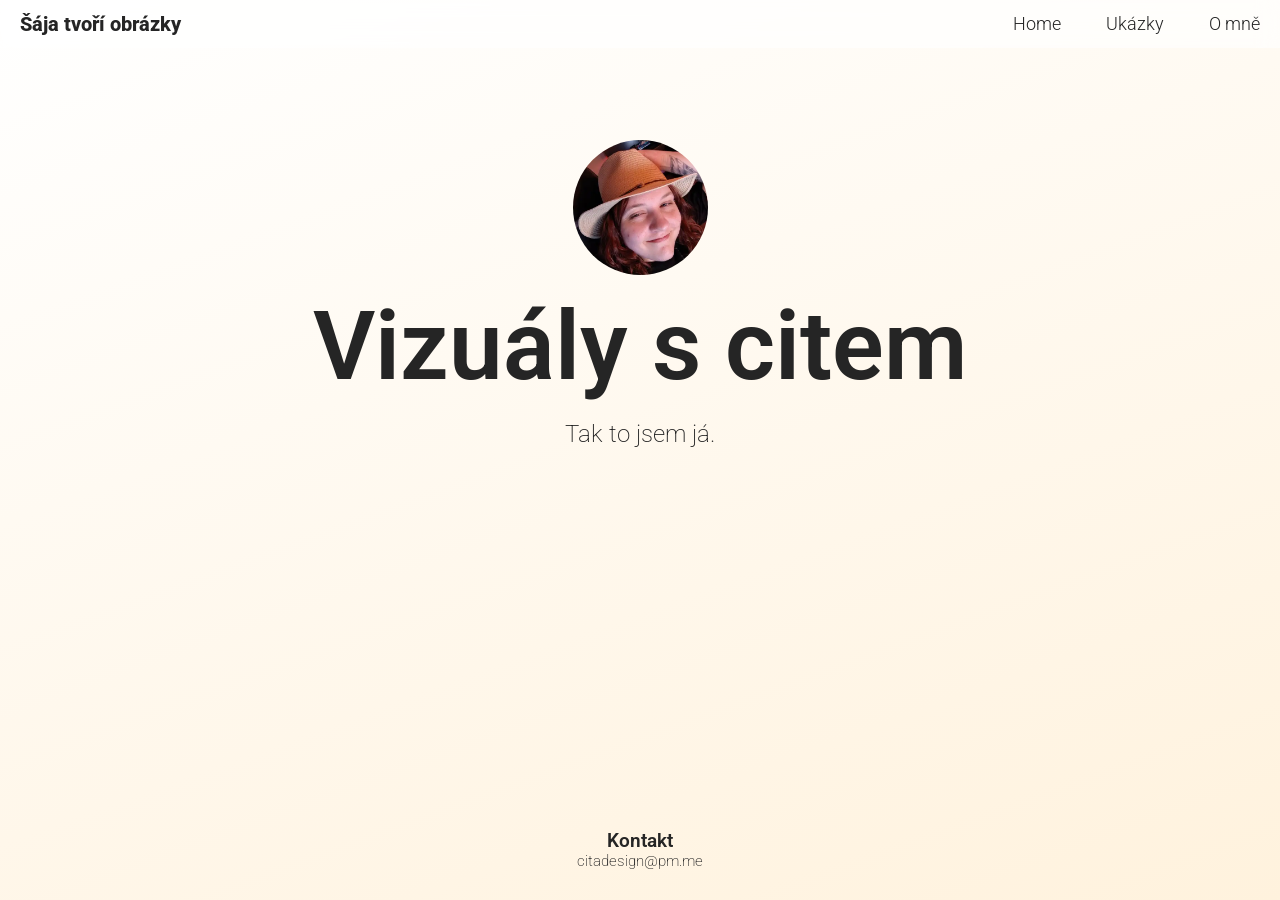
==== index.html @ dd4ef933 "Citadesign website" ====
<!DOCTYPE html>
<html lang="cs-CZ">

<head>
    <link rel="icon" type="image/png" href="favicon.png">
    <meta charset="UTF-8" />
        <meta name="viewport" content="width=device-width, initial-scale=1.0" />
    <title>Šája tvoří obrázky</title>
    <link rel="stylesheet" href="style.css" />
    
    <link rel="preconnect" href="https://fonts.googleapis.com">
    <link rel="preconnect" href="https://fonts.gstatic.com" crossorigin>

    <link href="https://fonts.googleapis.com/css2?family=Roboto:wght@100;200;300;400;500;600;700;800&display=swap" rel="stylesheet">
</head>

<body>

    <div data-include="navbar.html"></div>

    <main class="content">
        <div class="hero">
            <img src="img/avatar.webp" alt="Avatar" class="avatar" />
            <h1>Vizuály s&nbsp;citem</h1>
        </div>

        <div class="hero-text">
            <p>Tak to jsem já.</p>
        </div>
    </main>

    <div data-include="footer.html"></div>

    <script src="include.js"></script>

</body>

</html>
---- style.css ----
:root {
    --bg: #ffffff;
    --bg-accent: #fff2dd;
    --text: #252525;
    --navbar-hover: #eeb64e;
    --accent: #eeb64e;
    --accent-hover: #b88933;
}

* {
    margin: 0;
    padding: 0;
    box-sizing: border-box;
    font-family: Roboto, sans-serif;
}

body::before {
    content: "";
    position: fixed;
    inset: 0;
    background: linear-gradient(160deg, var(--bg), var(--bg-accent));
    z-index: -1;
}

html, body {
    height: 100%;
    margin: 0;
}

body {
    padding-top: 60px;
    color: var(--text);
    display: flex;
    flex-direction: column;
    min-height: 100vh;
    margin: 0;
}

.content {
    flex: 1;
}

.header {
    text-align: center;
    margin-top: 60px;
}

.container {
    margin-top: 40px;
    display: flex;
    flex-direction: column;
    gap: 15px;
    align-items: center;
}

button {
    padding: 10px 20px;
    border: none;
    border-radius: 8px;
    cursor: pointer;
    background: var(--accent);
    color: var(--bg);
    font-weight: bold;
    transition: 0.2s;
}

button:hover {
    background: var(--accent-hover);
}

.navbar {
    position: fixed;
    top: 0;
    left: 0;
    width: 100%;

    display: flex;
    justify-content: space-between;
    align-items: center;

    padding: 12px 20px;
    z-index: 1000;

    background: rgba(255, 255, 255, 0.638);
    backdrop-filter: blur(10px);
}

.nav-left .logo {
    color: var(--text);
    text-decoration: none;
    font-weight: 800;
    font-size: clamp(1rem, 2vw, 1.25rem);
}

.nav-right {
    display: flex;
    gap: 5vh;
}

.nav-right a {
    color: var(--text);
    text-decoration: none;
    font-weight: 300;
    font-size: clamp(1rem, 1.5vw, 1.1rem);
}

.nav-right a:hover {
    color:var(--navbar-hover);
}

@media (max-width: 768px) {

    .navbar {
        padding: 15px;
    }

    .nav-left .logo {
        font-size: 1.1rem;
    }

    .nav-right {
        gap: 15px;
    }

    .nav-right a {
        font-size: 1rem;
    }
}

h1 {
    font-weight: 600;
    font-size: clamp(3rem, 8vw, 6rem);
}

h2 {
    font-weight: 400;
    font-size: clamp(1.2rem, 3vw, 2rem);
    margin-bottom: 2vh;
}

h3 {
    font-weight: 600;
    font-size: clamp(1rem, 2vw, 1.2rem);
}

.hero {
    opacity: 0;
    animation: fadeUp 1.5s ease 0.5s forwards;
    display: flex;
    flex-direction: column;
    align-items: center;
    margin-top: 80px;
    gap: 15px;
}

.hero-text {
    opacity: 0;
    animation: fadeUp 1.5s ease 1s forwards;

    display: flex;
    flex-direction: column;
    align-items: center;

    margin-top: clamp(1rem, 2vh, 2rem);

    font-weight: 200;
    font-size: clamp(1rem, 2.5vw, 1.5rem);
}

.avatar {
  width: 15vh;
  height: 15vh;

  border-radius: 50%;
  object-fit: cover;
}

.paragraph {
    opacity: 0;
    animation: fadeUp 0.5s ease 0.5s forwards;
    margin-left: 10%;
    width: 80%;
    min-height: calc(100vh - 60px);
    display: flex;
    flex-direction: column;
    justify-content: center;
    font-weight: 200;
    font-size: clamp(1.1rem, 2.5vw, 1.8rem);

}

.paragraph p {
    margin-bottom: clamp(1rem, 2vw, 2rem);
}

.paragraph p:last-child {
    margin-bottom: 0;
}

@keyframes fadeUp {
  from {
    opacity: 0;
    transform: translateY(15px);
  }
  to {
    opacity: 1;
    transform: translateY(0);
  }
}

.gallery {
    opacity: 0;
    animation: fadeUp 0.5s ease 0.5s forwards;
    columns: 300px;
    column-gap: 20px;
    width: 80%;
    margin: 0 auto;
}

.gallery img {
    width: 100%;
    height: 100%;
    object-fit: cover;
    transition: transform 0.3s ease;
    border-radius: 10px;
    display:block;
    margin-bottom: 20px;
    break-inside: avoid;
    display: block;
}

.gallery img:hover {
  transform: scale(1.05);
}

@media (max-width: 768px) {
    .gallery {
        columns: 1;
    }
}

.footer {
    margin-top: 50px;
    padding: 30px;
    text-align: center;

    font-weight: 200;
    font-size: 15px;
}

.gallery-center {
    min-height: calc(100vh - 60px);
    display: flex;
    justify-content: center;
    align-items: center;
}

.galleryselect {
    opacity: 0;
    animation: fadeUp 0.5s ease 0.5s forwards;

    width: 80%;
    margin: 0 auto;

    display: grid;
    grid-template-columns: repeat(auto-fit, minmax(300px, 1fr));
    gap: 20px;
}

.galleryselect img {
    width: 100%;
    aspect-ratio: 1 / 1;
    object-fit: cover;

    transition: transform 0.3s ease;
    border-radius: 10px;
    display: block;
}

.galleryselect img:hover {
  transform: scale(1.05);
}

.galleryselect a {
    display: block;
}

@media (max-width: 768px) {
    .galleryselect {
        grid-template-columns: 1fr;
    }
}

.overlay {
    position: fixed;
    inset: 0;
    background: rgba(0,0,0,0.8);
    display: flex;
    justify-content: center;
    align-items: center;
    z-index: 9999;
}

.overlay img {
    max-width: 80%;
    max-height: 80%;
}

.video-gallery {
    opacity: 0;
    animation: fadeUp 0.5s ease 0.5s forwards;
    columns: 300px;
    column-gap: 20px;
    width: 80%;
    margin: 0 auto;
}

.video-gallery video {
    width: 100%;
    border-radius: 10px;
    margin-bottom: 20px;
    break-inside: avoid;
    display: block;
}

@media (max-width: 768px) {
    .video-gallery {
        grid-template-columns: 1fr;
    }
}

.video-gallery-controls {
    opacity: 0;
    animation: fadeUp 0.5s ease 0.5s forwards;
    columns: 300px;
    column-gap: 20px;
    width: 80%;
    margin: 0 auto;
}

.video-gallery-controls video {
    width: 100%;
    border-radius: 10px;
    margin-bottom: 20px;
    break-inside: avoid;
    display: block;
}

@media (max-width: 768px) {
    .video-gallery-controls {
        grid-template-columns: 1fr;
    }
}
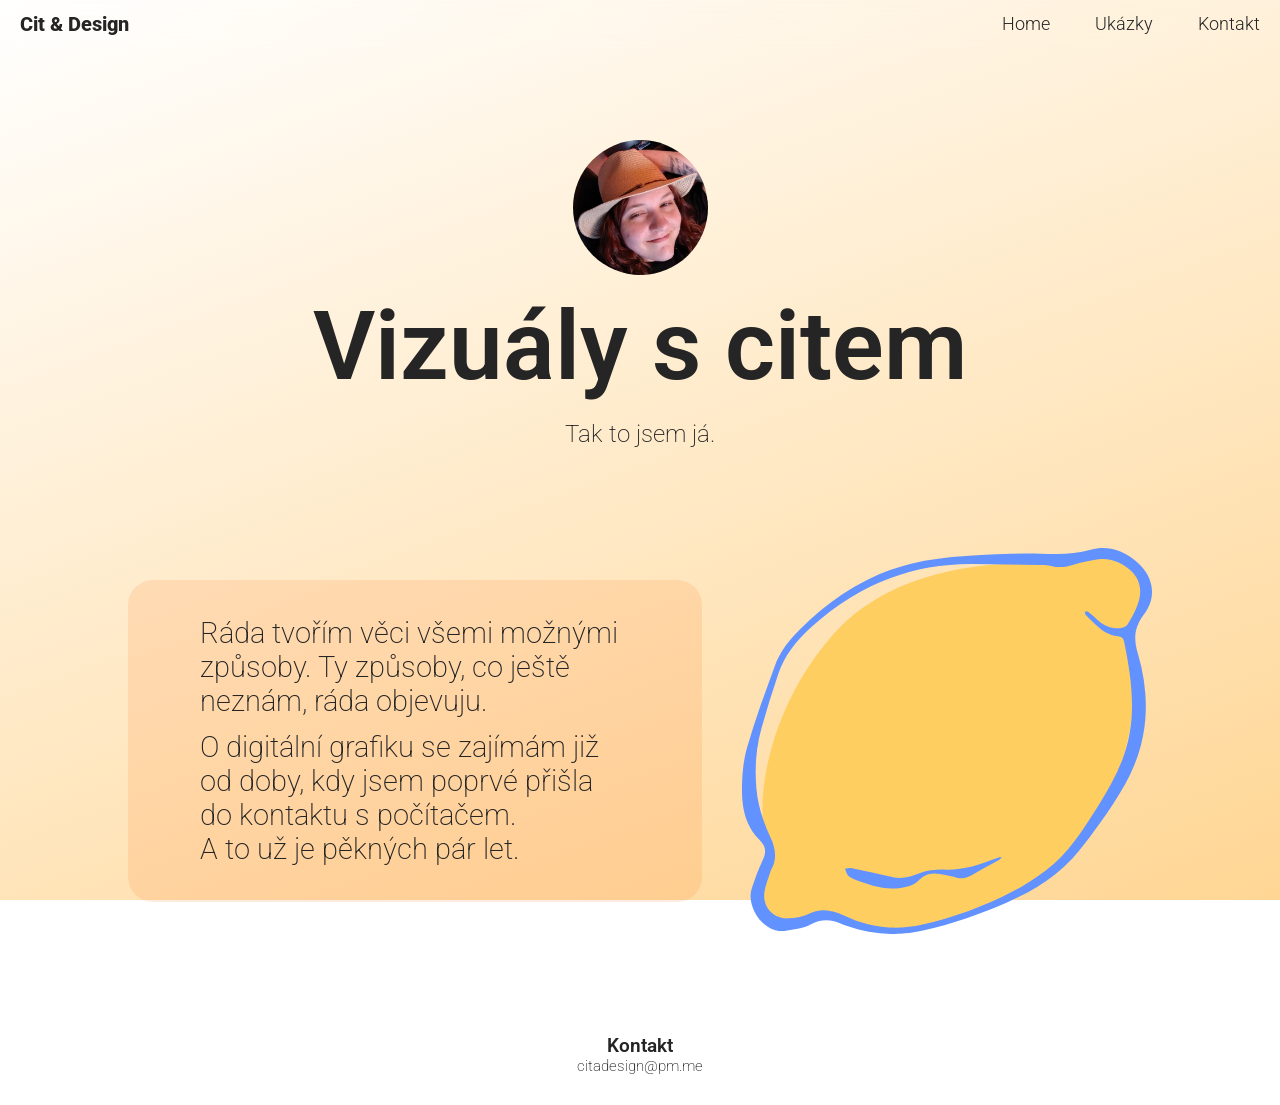
==== commit 6349d86f: "update, pridany placeholdery" ====
--- a/index.html
+++ b/index.html
@@ -5,7 +5,7 @@
     <link rel="icon" type="image/png" href="favicon.png">
     <meta charset="UTF-8" />
         <meta name="viewport" content="width=device-width, initial-scale=1.0" />
-    <title>Šája tvoří obrázky</title>
+    <title>Cit & Design</title>
     <link rel="stylesheet" href="style.css" />
     
     <link rel="preconnect" href="https://fonts.googleapis.com">
@@ -27,6 +27,16 @@
         <div class="hero-text">
             <p>Tak to jsem já.</p>
         </div>
+
+        <div class="text-image">
+            <div class="text-box">
+                <div class="paragraph">
+                    <p>Ráda tvořím věci všemi možnými způsoby. Ty&nbsp;způsoby, co&nbsp;ještě neznám, ráda&nbsp;objevuju.</p>
+                    <p>O&nbsp;digitální grafiku se&nbsp;zajímám již od&nbsp;doby, kdy&nbsp;jsem poprvé přišla do&nbsp;kontaktu s&nbsp;počítačem. A&nbsp;to&nbsp;už&nbsp;je pěkných pár&nbsp;let.</p>
+                </div>
+            </div>
+            <img src="img/logo-citron.svg">
+        </div>
     </main>
 
     <div data-include="footer.html"></div>
--- a/style.css
+++ b/style.css
@@ -1,10 +1,11 @@
 :root {
     --bg: #ffffff;
-    --bg-accent: #fff2dd;
+    --bg-accent: #ffd694;
     --text: #252525;
     --navbar-hover: #eeb64e;
     --accent: #eeb64e;
     --accent-hover: #b88933;
+    --text-box: #ff66001f;
 }
 
 * {
@@ -69,6 +70,8 @@
 }
 
 .navbar {
+    isolation: auto;
+
     position: fixed;
     top: 0;
     left: 0;
@@ -81,8 +84,7 @@
     padding: 12px 20px;
     z-index: 1000;
 
-    background: rgba(255, 255, 255, 0.638);
-    backdrop-filter: blur(10px);
+    backdrop-filter: blur(30px);
 }
 
 .nav-left .logo {
@@ -99,6 +101,7 @@
 
 .nav-right a {
     color: var(--text);
+    mix-blend-mode: difference;
     text-decoration: none;
     font-weight: 300;
     font-size: clamp(1rem, 1.5vw, 1.1rem);
@@ -162,6 +165,7 @@
     align-items: center;
 
     margin-top: clamp(1rem, 2vh, 2rem);
+    margin-bottom: clamp(3rem, 4vh, 4rem);
 
     font-weight: 200;
     font-size: clamp(1rem, 2.5vw, 1.5rem);
@@ -177,10 +181,7 @@
 
 .paragraph {
     opacity: 0;
-    animation: fadeUp 0.5s ease 0.5s forwards;
-    margin-left: 10%;
-    width: 80%;
-    min-height: calc(100vh - 60px);
+    animation: fadeUp 1.5s ease 1.5s forwards;
     display: flex;
     flex-direction: column;
     justify-content: center;
@@ -190,7 +191,7 @@
 }
 
 .paragraph p {
-    margin-bottom: clamp(1rem, 2vw, 2rem);
+    margin-bottom: clamp(0.5rem, 1vw, 1rem);
 }
 
 .paragraph p:last-child {
@@ -350,4 +351,78 @@
     .video-gallery-controls {
         grid-template-columns: 1fr;
     }
+}
+
+.form-container {
+    opacity: 0;
+    animation: fadeUp 0.5s ease 0.5s forwards;
+    width: 80%;
+    margin: 0 auto;
+}
+
+.text-box {
+    background: var(--text-box);
+    backdrop-filter: blur(30px);
+
+    border-radius: 25px;
+    padding: 4vh 8vh;
+
+    margin: 0;
+    flex: 1;
+}
+
+.text-box p {
+    margin-bottom: 12px;
+}
+
+.text-box p:last-child {
+    margin-bottom: 0;
+}
+
+@media (max-width: 768px) {
+    .text-box {
+        width: 100%;
+        padding: 3vh 3vh;
+    }
+}
+
+.text-image {
+    opacity: 0;
+    animation: fadeUp 1.5s ease 1.5s forwards;
+    width: 80%;
+    margin: 100px auto 20px auto;
+
+    display: flex;
+    align-items: center;
+    gap: 40px;
+}
+
+.text-image .text-box {
+    width: auto;
+    flex: 1;
+    margin: 0;
+}
+
+.text-image img {
+    width: 40%;
+    max-width: 500px;
+    border-radius: 25px;
+    display: block;
+}
+
+@media (max-width: 768px) {
+    .text-image {
+        width: 80%;
+        flex-direction: column;
+        gap: 20px;
+    }
+
+    .text-image .text-box {
+        width: 100%;
+        padding: 3vh 3vh;
+    }
+
+    .text-image img {
+        width: 100%;
+    }
 }
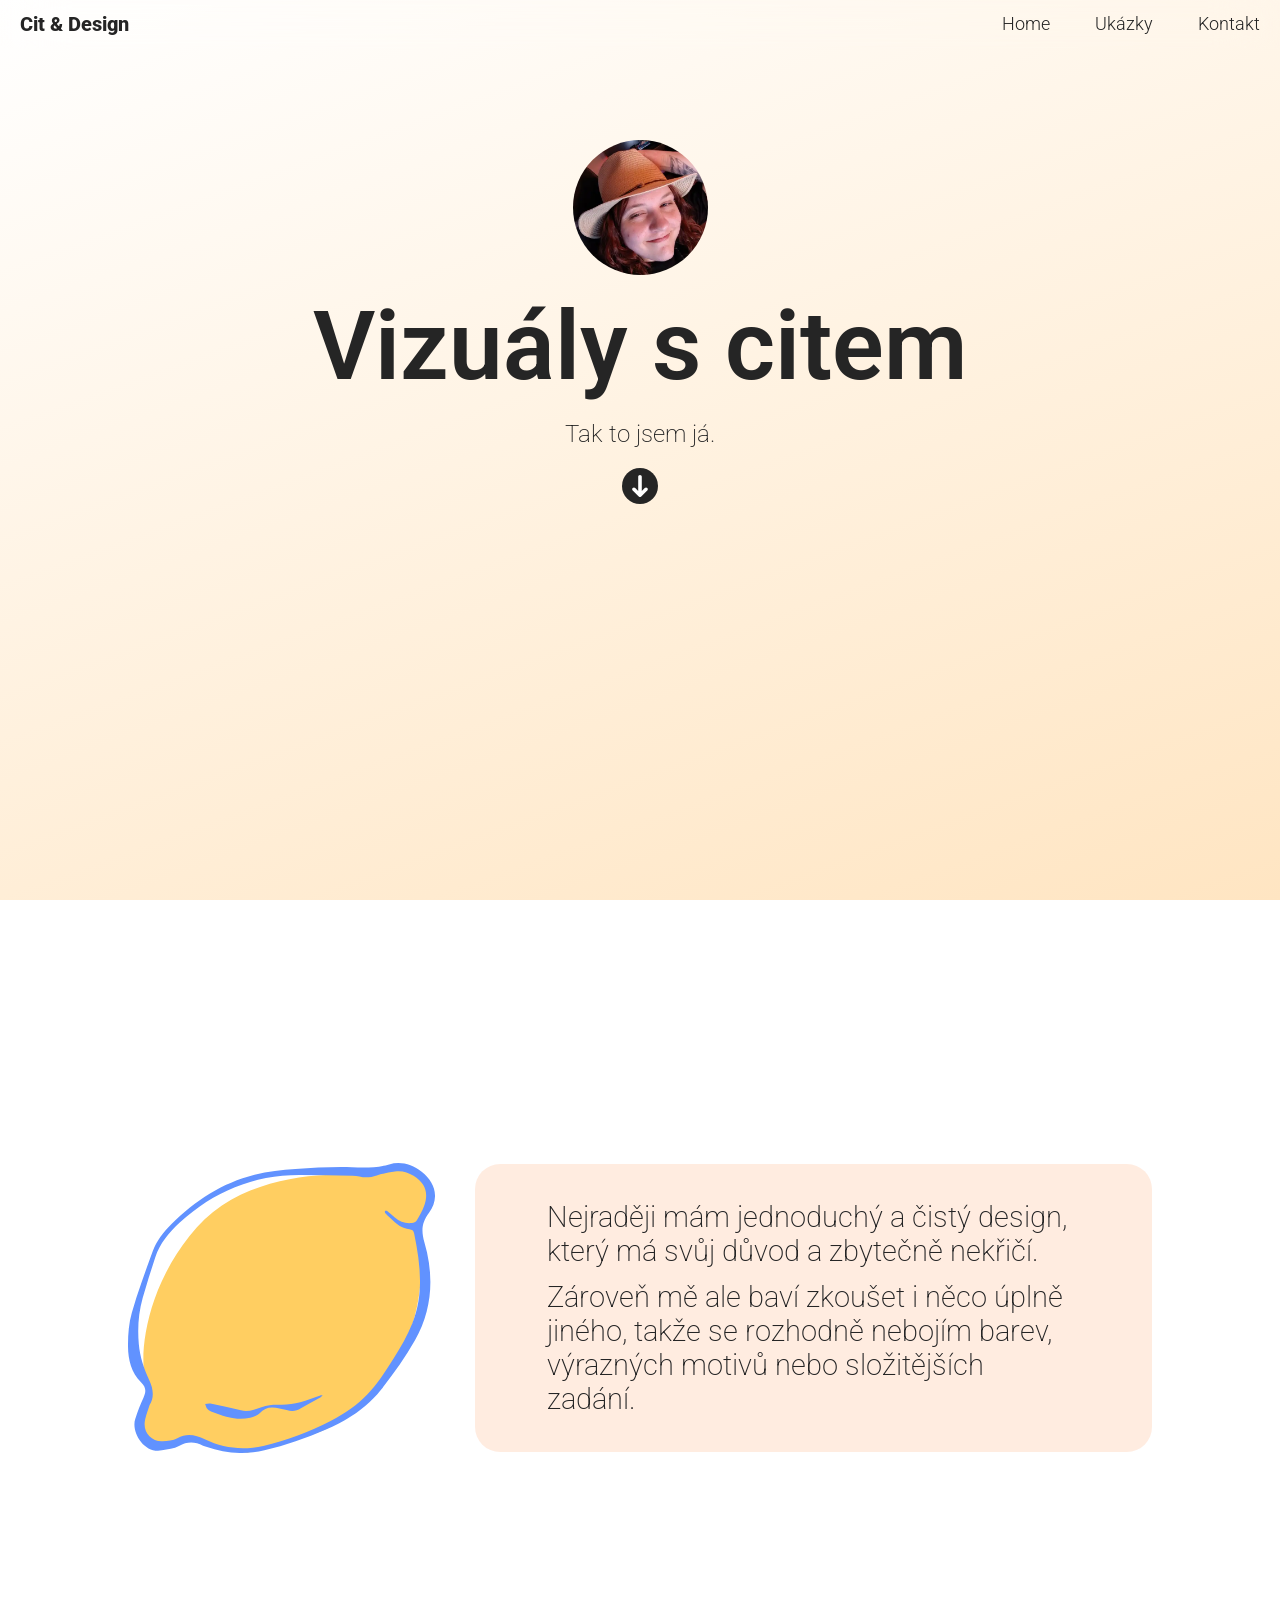
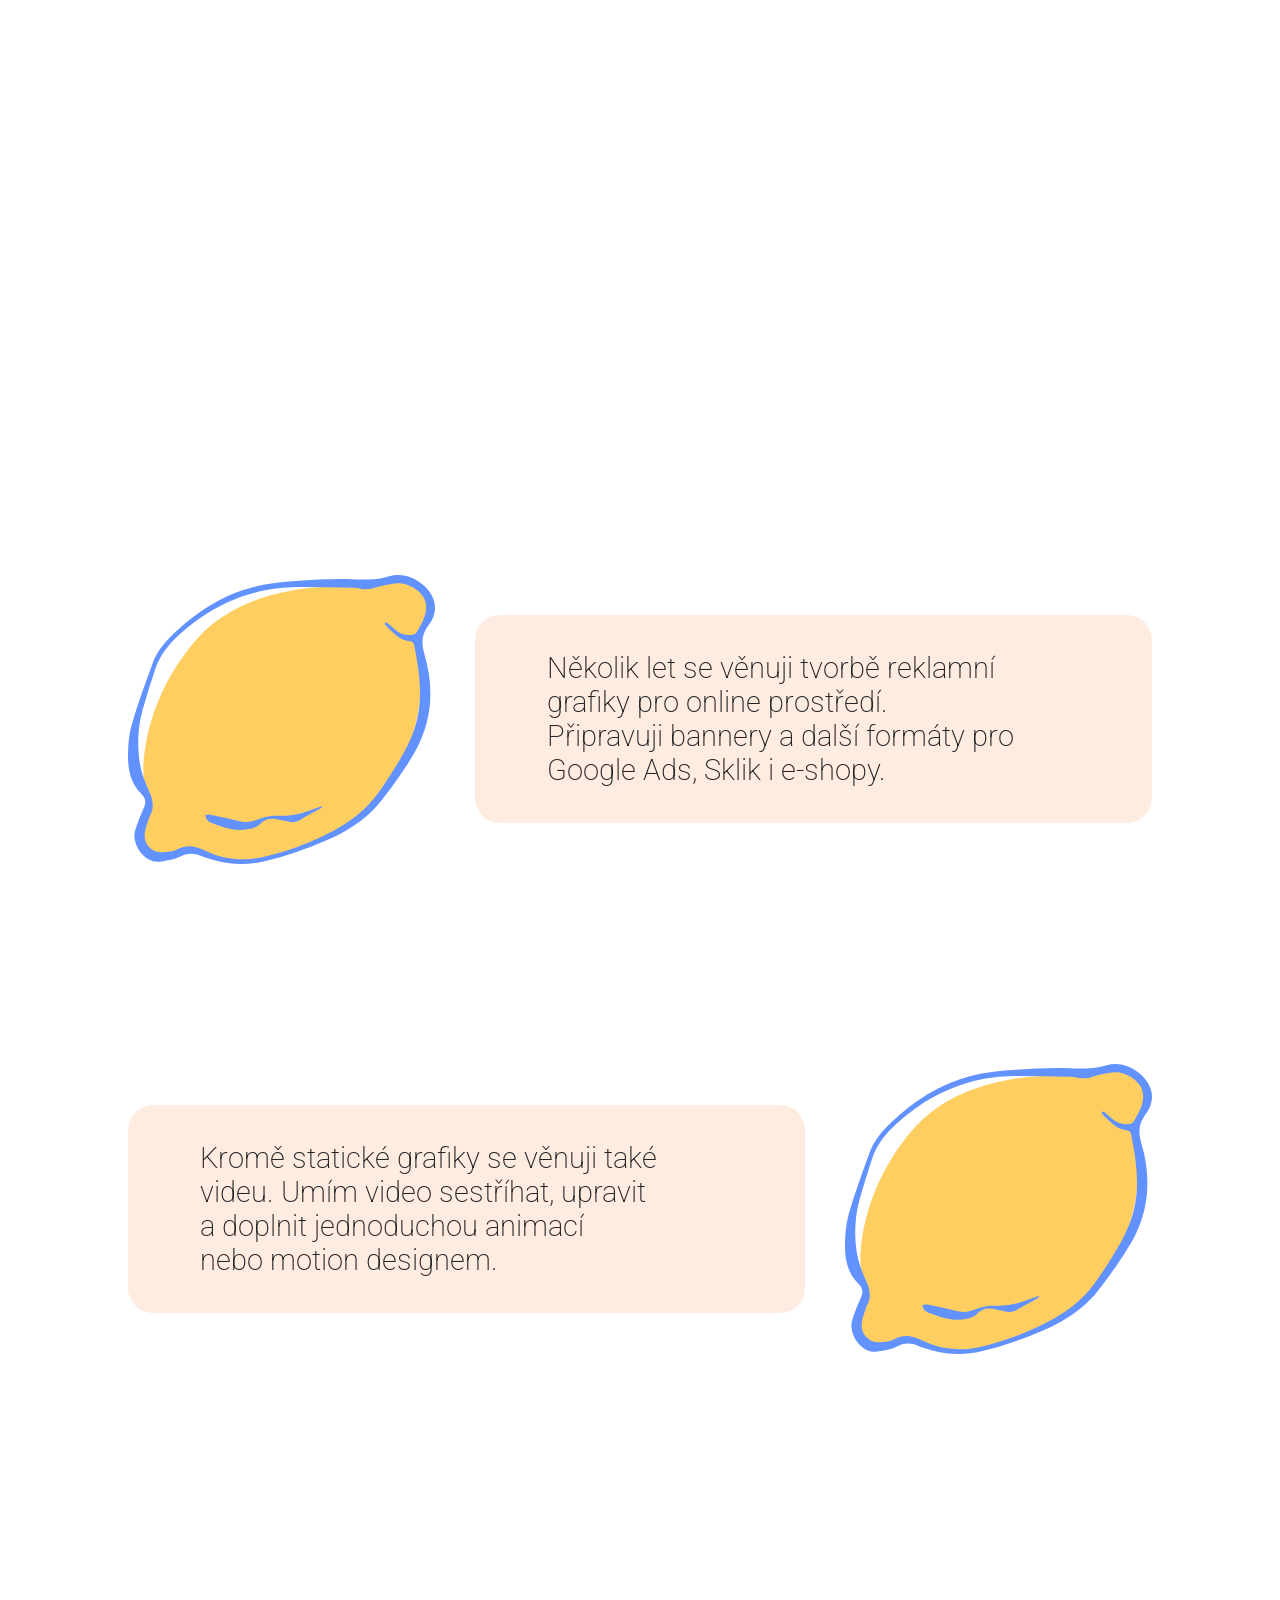
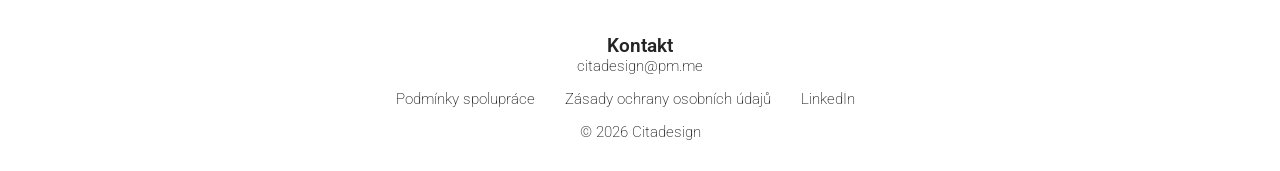
==== commit bcd94009: "update" ====
--- a/index.html
+++ b/index.html
@@ -28,6 +28,10 @@
             <p>Tak to jsem já.</p>
         </div>
 
+        <div class="scroll-button">
+            <img src="img/sipka-dolu.svg">
+        </div>
+
         <div class="text-image">
             <div class="text-box">
                 <div class="paragraph">
@@ -37,12 +41,50 @@
             </div>
             <img src="img/logo-citron.svg">
         </div>
+
+        <div class="text-image">
+            <img src="img/logo-citron.svg">
+            <div class="text-box">
+                <div class="paragraph">
+                    <p>Nejraději mám jednoduchý a&nbsp;čistý design, který&nbsp;má svůj důvod a&nbsp;zbytečně nekřičí.</p>
+                    <p>Zároveň mě ale baví zkoušet i&nbsp;něco úplně jiného, takže&nbsp;se rozhodně nebojím barev, výrazných&nbsp;motivů nebo složitějších zadání.</p>
+                </div>
+            </div>
+        </div>
+
+        <div class="text-image">
+            <div class="text-box">
+                <div class="paragraph">
+                    <p>Grafika pro&nbsp;mě nekončí u&nbsp;obrazovky. Mám&nbsp;zkušenosti s&nbsp;přípravou nejrůznějších tiskovin, od&nbsp;pozvánek, vstupenek a&nbsp;voucherů až po&nbsp;grafiku pro&nbsp;krabice, produkty nebo prezentační stánky.</p>
+                    <p>Miluji, když&nbsp;se návrh z&nbsp;obrazovky zhmotní ve&nbsp;skutečném světě.</p>
+                </div>
+            </div>
+            <img src="img/logo-citron.svg">
+        </div>
+
+        <div class="text-image">
+            <img src="img/logo-citron.svg">
+            <div class="text-box">
+                <div class="paragraph">
+                    <p>Několik let se&nbsp;věnuji tvorbě reklamní grafiky pro&nbsp;online prostředí. Připravuji&nbsp;bannery a&nbsp;další formáty pro Google&nbsp;Ads, Sklik i&nbsp;e&#8209;shopy.</p>
+                </div>
+            </div>
+        </div>
+
+        <div class="text-image">
+            <div class="text-box">
+                <div class="paragraph">
+                    <p>Kromě statické grafiky se&nbsp;věnuji také videu. Umím&nbsp;video sestříhat, upravit a&nbsp;doplnit jednoduchou animací nebo&nbsp;motion designem.</p>
+                </div>
+            </div>
+            <img src="img/logo-citron.svg">
+        </div>
     </main>
 
     <div data-include="footer.html"></div>
 
-    <script src="include.js"></script>
-
+    <script src="scripts/include.js"></script>
+    <script src="scripts/textbox-anim.js"></script>
 </body>
 
 </html>
--- a/style.css
+++ b/style.css
@@ -1,10 +1,8 @@
 :root {
     --bg: #ffffff;
-    --bg-accent: #ffd694;
+    --bg-accent: #ffe5c2;
     --text: #252525;
     --navbar-hover: #eeb64e;
-    --accent: #eeb64e;
-    --accent-hover: #b88933;
     --text-box: #ff66001f;
 }
 
@@ -54,21 +52,6 @@
     align-items: center;
 }
 
-button {
-    padding: 10px 20px;
-    border: none;
-    border-radius: 8px;
-    cursor: pointer;
-    background: var(--accent);
-    color: var(--bg);
-    font-weight: bold;
-    transition: 0.2s;
-}
-
-button:hover {
-    background: var(--accent-hover);
-}
-
 .navbar {
     isolation: auto;
 
@@ -133,6 +116,7 @@
 h1 {
     font-weight: 600;
     font-size: clamp(3rem, 8vw, 6rem);
+    text-align: center;
 }
 
 h2 {
@@ -165,7 +149,6 @@
     align-items: center;
 
     margin-top: clamp(1rem, 2vh, 2rem);
-    margin-bottom: clamp(3rem, 4vh, 4rem);
 
     font-weight: 200;
     font-size: clamp(1rem, 2.5vw, 1.5rem);
@@ -211,7 +194,8 @@
 
 .gallery {
     opacity: 0;
-    animation: fadeUp 0.5s ease 0.5s forwards;
+    animation: fadeUp 1.5s ease forwards;
+
     columns: 300px;
     column-gap: 20px;
     width: 80%;
@@ -222,16 +206,15 @@
     width: 100%;
     height: 100%;
     object-fit: cover;
-    transition: transform 0.3s ease;
     border-radius: 10px;
-    display:block;
+    display: block;
     margin-bottom: 20px;
     break-inside: avoid;
-    display: block;
 }
 
 .gallery img:hover {
-  transform: scale(1.05);
+    transform: scale(1.05);
+    transition: transform 0.3s ease;
 }
 
 @media (max-width: 768px) {
@@ -264,7 +247,7 @@
     margin: 0 auto;
 
     display: grid;
-    grid-template-columns: repeat(auto-fit, minmax(300px, 1fr));
+    grid-template-columns: repeat(3, 1fr);
     gap: 20px;
 }
 
@@ -361,6 +344,7 @@
 }
 
 .text-box {
+    opacity: 0;
     background: var(--text-box);
     backdrop-filter: blur(30px);
 
@@ -369,6 +353,10 @@
 
     margin: 0;
     flex: 1;
+}
+
+.text-box.visible {
+    animation: fadeUp 0.5s ease forwards;
 }
 
 .text-box p {
@@ -388,13 +376,16 @@
 
 .text-image {
     opacity: 0;
-    animation: fadeUp 1.5s ease 1.5s forwards;
-    width: 80%;
-    margin: 100px auto 20px auto;
+    width: 80%;
+    margin: 150px auto 200px auto;
 
     display: flex;
     align-items: center;
     gap: 40px;
+}
+
+.text-image.visible {
+    animation: fadeUp 0.5s ease forwards;
 }
 
 .text-image .text-box {
@@ -404,7 +395,7 @@
 }
 
 .text-image img {
-    width: 40%;
+    width: 30%;
     max-width: 500px;
     border-radius: 25px;
     display: block;
@@ -425,4 +416,38 @@
     .text-image img {
         width: 100%;
     }
+}
+
+.scroll-button {
+    opacity: 0;
+    animation: fadeUp 1.5s ease 1.5s forwards;
+    display: flex;
+}
+
+.scroll-button img {
+    max-width: 4vh;
+    margin: 20px auto;
+}
+
+.footer-links {
+    display: grid;
+    grid-template-columns: repeat(4, auto);
+    justify-content: center;
+    gap: 10px 30px;
+    margin: 15px auto 15px auto
+}
+
+.footer-links a {
+    color: inherit;
+    text-decoration: none;
+}
+
+.footer-links a:hover {
+    color: var(--navbar-hover);
+}
+
+@media (max-width: 600px) {
+    .footer-links {
+        grid-template-columns: repeat(2, auto);
+    }
 }
